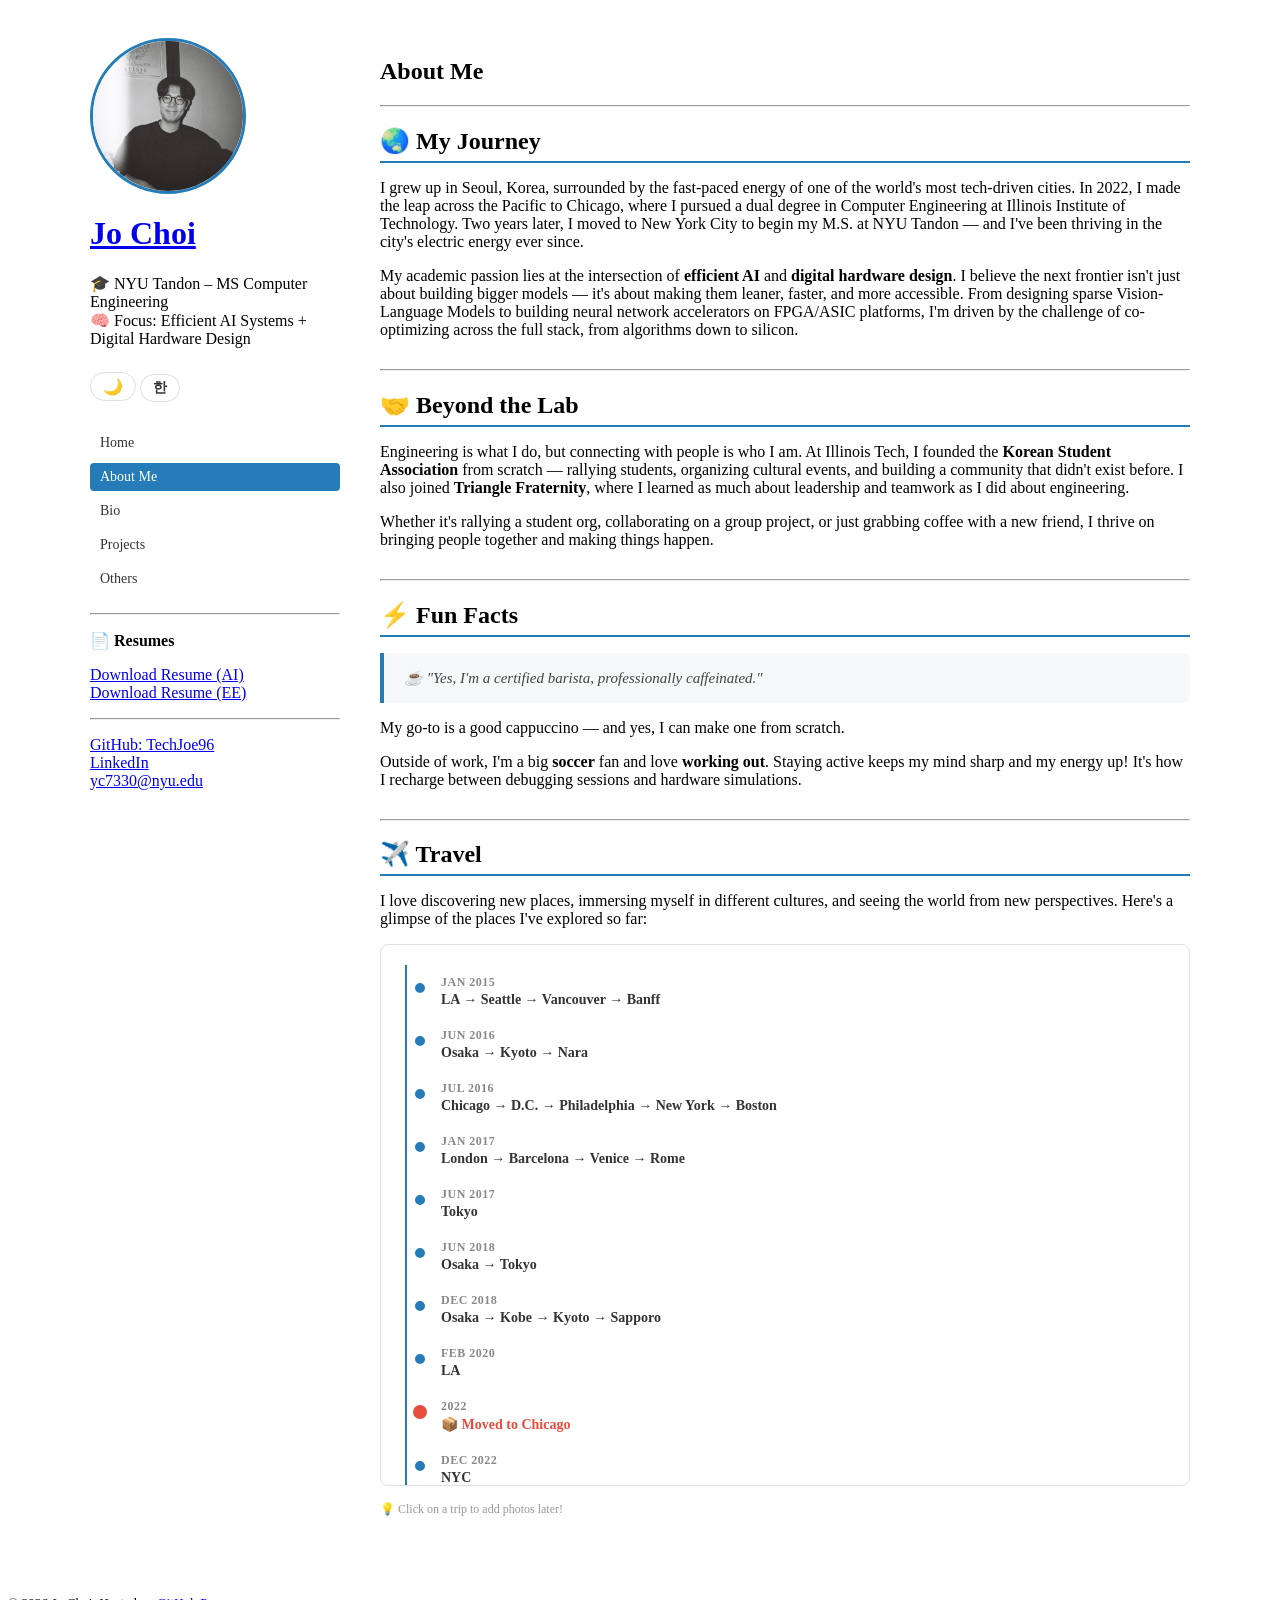
==== about.html @ 88637411 "Initial portfolio site" ====
<!DOCTYPE html>
<html lang="en-US">
<head>
  <meta charset="UTF-8">
  <meta http-equiv="X-UA-Compatible" content="IE=edge">
  <meta name="viewport" content="width=device-width, initial-scale=1">
  <title>Jo Choi — About Me</title>
  <link rel="stylesheet" href="https://pages-themes.github.io/minimal/assets/css/style.css">
  <link rel="stylesheet" href="assets/css/custom.css">
</head>
<body>
  <div class="wrapper">
    <header>
      <img src="assets/img/profile.JPEG" alt="Jo Choi" class="profile-img"
           onerror="this.onerror=null; this.src='assets/img/profile.svg';">
      <h1><a href="index.html">Jo Choi</a></h1>
      <p data-i18n-html="sidebar.tagline">🎓 NYU Tandon – MS Computer Engineering<br>🧠 Focus: Efficient AI Systems + Digital Hardware Design</p>

      <button id="dark-mode-toggle" class="dark-toggle" title="Toggle dark mode">
        <span id="toggle-icon">🌙</span>
      </button>
      <button id="lang-toggle" class="lang-toggle" title="Toggle language">한</button>

      <nav class="site-nav">
        <a href="index.html" class="nav-link" data-i18n="nav.home">Home</a>
        <a href="about.html" class="nav-link active" data-i18n="nav.about">About Me</a>
        <a href="bio.html" class="nav-link" data-i18n="nav.bio">Bio</a>
        <a href="projects.html" class="nav-link" data-i18n="nav.projects">Projects</a>
        <a href="others.html" class="nav-link" data-i18n="nav.others">Others</a>
      </nav>

      <hr>

      <p class="view" style="font-weight: 600; margin-bottom: 4px;" data-i18n="sidebar.resumes">📄 Resumes</p>
      <p class="view">
        <a href="assets/docs/Jo_Choi_Resume_AI.pdf" target="_blank" data-i18n="sidebar.resume-ai">Download Resume (AI)</a><br>
        <a href="assets/docs/Jo_Choi_Resume_EE.pdf" target="_blank" data-i18n="sidebar.resume-ee">Download Resume (EE)</a>
      </p>

      <hr>

      <p class="view">
        <a href="https://github.com/TechJoe96">GitHub: TechJoe96</a><br>
        <a href="https://www.linkedin.com/in/youngjo-choi-477787263/">LinkedIn</a><br>
        <a href="mailto:yc7330@nyu.edu">yc7330@nyu.edu</a>
      </p>
    </header>

    <section>
      <h1 data-i18n="about.title">About Me</h1>

      <hr>

      <!-- Background & Passion -->
      <div class="section-block">
        <h2 data-i18n="about.journey-title">🌏 My Journey</h2>
        <p data-i18n-html="about.journey-p1">I grew up in Seoul, Korea, surrounded by the fast-paced energy of one of the world's most tech-driven cities. In 2022, I made the leap across the Pacific to Chicago, where I pursued a dual degree in Computer Engineering at Illinois Institute of Technology. Two years later, I moved to New York City to begin my M.S. at NYU Tandon — and I've been thriving in the city's electric energy ever since.</p>

        <p data-i18n-html="about.journey-p2">My academic passion lies at the intersection of <strong>efficient AI</strong> and <strong>digital hardware design</strong>. I believe the next frontier isn't just about building bigger models — it's about making them leaner, faster, and more accessible. From designing sparse Vision-Language Models to building neural network accelerators on FPGA/ASIC platforms, I'm driven by the challenge of co-optimizing across the full stack, from algorithms down to silicon.</p>
      </div>

      <hr>

      <!-- Personal Side -->
      <div class="section-block">
        <h2 data-i18n="about.beyond-title">🤝 Beyond the Lab</h2>
        <p data-i18n-html="about.beyond-p1">Engineering is what I do, but connecting with people is who I am. At Illinois Tech, I founded the <strong>Korean Student Association</strong> from scratch — rallying students, organizing cultural events, and building a community that didn't exist before. I also joined <strong>Triangle Fraternity</strong>, where I learned as much about leadership and teamwork as I did about engineering.</p>

        <p data-i18n-html="about.beyond-p2">Whether it's rallying a student org, collaborating on a group project, or just grabbing coffee with a new friend, I thrive on bringing people together and making things happen.</p>
      </div>

      <hr>

      <!-- Fun Facts & Interests -->
      <div class="section-block">
        <h2 data-i18n="about.fun-title">⚡ Fun Facts</h2>

        <blockquote class="fun-quote" data-i18n="about.fun-quote">
          ☕ "Yes, I'm a certified barista, professionally caffeinated."
        </blockquote>

        <p data-i18n="about.fun-cappuccino">My go-to is a good cappuccino — and yes, I can make one from scratch.</p>

        <p data-i18n-html="about.fun-sports">Outside of work, I'm a big <strong>soccer</strong> fan and love <strong>working out</strong>. Staying active keeps my mind sharp and my energy up! It's how I recharge between debugging sessions and hardware simulations.</p>
      </div>

      <hr>

      <!-- Travel -->
      <div class="section-block">
        <h2 data-i18n="about.travel-title">✈️ Travel</h2>
        <p data-i18n="about.travel-intro">I love discovering new places, immersing myself in different cultures, and seeing the world from new perspectives.
          Here's a glimpse of the places I've explored so far:</p>

        <div class="travel-timeline-container">
          <div class="travel-timeline">

            <div class="travel-item" data-trip="01-LA_Seattle_Vancouver_Banff">
              <div class="travel-date">Jan 2015</div>
              <div class="travel-dot"></div>
              <div class="travel-location">LA → Seattle → Vancouver → Banff</div>
            </div>

            <div class="travel-item" data-trip="02-Osaka">
              <div class="travel-date">Jun 2016</div>
              <div class="travel-dot"></div>
              <div class="travel-location">Osaka → Kyoto → Nara</div>
            </div>

            <div class="travel-item" data-trip="03-Chicago_DC_Philadelphia_NYC_Boston">
              <div class="travel-date">Jul 2016</div>
              <div class="travel-dot"></div>
              <div class="travel-location">Chicago → D.C. → Philadelphia → New York → Boston</div>
            </div>

            <div class="travel-item" data-trip="04-London_Barcelona_Venice_Rome">
              <div class="travel-date">Jan 2017</div>
              <div class="travel-dot"></div>
              <div class="travel-location">London → Barcelona → Venice → Rome</div>
            </div>

            <div class="travel-item" data-trip="05-Tokyo">
              <div class="travel-date">Jun 2017</div>
              <div class="travel-dot"></div>
              <div class="travel-location">Tokyo</div>
            </div>

            <div class="travel-item" data-trip="06-Osaka_Tokyo">
              <div class="travel-date">Jun 2018</div>
              <div class="travel-dot"></div>
              <div class="travel-location">Osaka → Tokyo</div>
            </div>

            <div class="travel-item" data-trip="07-Osaka_Sapporo">
              <div class="travel-date">Dec 2018</div>
              <div class="travel-dot"></div>
              <div class="travel-location">Osaka → Kobe → Kyoto → Sapporo</div>
            </div>

            <div class="travel-item" data-trip="08-LA">
              <div class="travel-date">Feb 2020</div>
              <div class="travel-dot"></div>
              <div class="travel-location">LA</div>
            </div>

            <div class="travel-item travel-milestone" data-trip="moved-Chicago">
              <div class="travel-date">2022</div>
              <div class="travel-dot milestone-dot"></div>
              <div class="travel-location">📦 Moved to Chicago</div>
            </div>

            <div class="travel-item" data-trip="09-NYC">
              <div class="travel-date">Dec 2022</div>
              <div class="travel-dot"></div>
              <div class="travel-location">NYC</div>
            </div>

            <div class="travel-item" data-trip="10-Hawaii_Seattle">
              <div class="travel-date">Aug 2023</div>
              <div class="travel-dot"></div>
              <div class="travel-location">Hawaii → Seattle</div>
            </div>

            <div class="travel-item" data-trip="11-Atlanta_Miami">
              <div class="travel-date">Dec 2023</div>
              <div class="travel-dot"></div>
              <div class="travel-location">Atlanta → Miami</div>
            </div>

            <div class="travel-item" data-trip="12-LA_OrangeCounty_SanDiego">
              <div class="travel-date">Mar 2024</div>
              <div class="travel-dot"></div>
              <div class="travel-location">LA → Orange County → San Diego</div>
            </div>

            <div class="travel-item" data-trip="13-Indiana">
              <div class="travel-date">Apr 2024</div>
              <div class="travel-dot"></div>
              <div class="travel-location">Indiana</div>
            </div>

            <div class="travel-item" data-trip="14-SanFrancisco_BayArea">
              <div class="travel-date">May 2024</div>
              <div class="travel-dot"></div>
              <div class="travel-location">San Francisco / Bay Area</div>
            </div>

            <div class="travel-item" data-trip="15-Tokyo">
              <div class="travel-date">Aug 2024</div>
              <div class="travel-dot"></div>
              <div class="travel-location">Toyko</div>
            </div>

            <div class="travel-item travel-milestone">
              <div class="travel-date">2024</div>
              <div class="travel-dot milestone-dot"></div>
              <div class="travel-location">📦 Moved to New York</div>
            </div>

            <div class="travel-item" data-trip="16-Boston">
              <div class="travel-date">Sep 2024</div>
              <div class="travel-dot"></div>
              <div class="travel-location">Boston</div>
            </div>

            <div class="travel-item" data-trip="17-Chicago_Philadelphia">
              <div class="travel-date">Aug 2025</div>
              <div class="travel-dot"></div>
              <div class="travel-location">Chicago → Philadelphia</div>
            </div>

            <div class="travel-item" data-trip="18-Pittsburgh">
              <div class="travel-date">Sep 2025</div>
              <div class="travel-dot"></div>
              <div class="travel-location">Pittsburgh</div>
            </div>

            <div class="travel-item" data-trip="19-Fukuoka_Osaka_Kyoto_Tokyo_Yokohama_Narita">
              <div class="travel-date">Dec 2025</div>
              <div class="travel-dot"></div>
              <div class="travel-location">Fukuoka → Osaka → Kyoto → Tokyo → Yokohama → Narita</div>
            </div>

          </div>
        </div>

        <p class="travel-hint" data-i18n="about.travel-hint">💡 Click on a trip to add photos later!</p>

        <!-- Slideshow modal -->
        <div id="travel-modal" class="travel-modal" style="display:none;">
          <div class="travel-modal-content">
            <span class="travel-modal-close">&times;</span>
            <h3 id="modal-trip-title"></h3>
            <div id="modal-slideshow" class="modal-slideshow">
              <p class="modal-placeholder">📸 Add your travel photos to <code>assets/img/travel/{trip-name}/</code> to display them here!</p>
            </div>
          </div>
        </div>
      </div>

    </section>
  </div>

  <footer>
    <p><small data-i18n-html="footer">&copy; 2026 Jo Choi. Hosted on <a href="https://pages.github.com">GitHub Pages</a>.</small></p>
  </footer>

  <script src="assets/js/main.js"></script>
  <script src="assets/js/lang.js"></script>
  <script>
    // === TRAVEL PHOTO & AUDIO CONFIG ===
    const travelPhotos = {
      '01-LA_Seattle_Vancouver_Banff': [],
      '02-Osaka': ["Nara.jpg"],
      '03-Chicago_DC_Philadelphia_NYC_Boston': ["Chicago1.JPG", "Chicago2.jpg", "Chicago3.jpg", "DC.JPG", "Philly1.JPG", "Philly2.jpg",
                                              "NY1.jpg", "NY2.JPG", "NY3.jpg", "NY4.jpg", "Boston1.JPG", "Boston2.jpg"],
      '04-London_Barcelona_Venice_Rome': ["London1.JPG", "Barcelona.JPG", "Venice1.jpg", "Venice2.JPG", "Rome1.JPG"],
      '05-Tokyo': ["Toyko1.jpg", "Toyko2.jpg", "Toyko3.jpg", "Toyko4.jpg", "Toyko5.jpg", "Toyko6.jpg"],
      '06-Osaka_Tokyo': ["Osaka1.jpg", "Osaka2.jpg", "Osaka3.jpg", "Tokyo1.jpg", "Tokyo2.jpg", "Tokyo3.jpg"],
      '07-Osaka_Sapporo': ["Osaka.JPG", "Osaka1.jpg", "Osaka2.jpg", "Osaka3.jpg", "Kobe1.jpg", "Kobe2.JPG", "Kobe3.JPG", "Kyoto1.jpg", "Sapporo1.jpg", "Sapporo2.jpg", "Sapporo3.jpg"],
      '08-LA': ["LA1.jpg", "LA2.jpg", "LA3.jpg", "LA4.jpg", "LA5.jpg", "LA6.jpg", "LA7.jpg", "LA8.jpg", "LA9.jpg", "LA10.jpg",
                "LA11.jpg", "LA12.jpg", "LA13.jpg", "LA14.jpg"],
      'moved-Chicago': ["Chicago1.jpeg", "Chicago2.jpeg", "Chicago3.jpeg"],
      '09-NYC': ["NY1.jpeg", "NY2.jpeg", "NY3.jpeg", "NY4.jpeg", "NY5.jpeg", "NY6.jpeg", "NY7.jpeg", "NY8.jpeg", "NY9.jpeg",
                 "NY10.jpeg", "NY11.jpeg"],
      '10-Hawaii_Seattle': ["Hawaii1.JPG", "Hawaii2.mov", "Hawaii3.jpeg", "Hawaii4.jpeg", "Hawaii5.jpeg", "Hawaii6.JPG",
                            "Seattle1.jpeg", "Seattle2.jpeg", "Seattle3.jpeg"],
      '11-Atlanta_Miami': ["ATL.jpeg", "Miami1.jpeg", "Miami2.jpeg", "Miami3.jpeg", "Miami4.JPG", "Miami5.jpeg",
                          "Miami6.jpeg", "Miami7.jpg", "Miami8.jpeg"],
      '12-LA_OrangeCounty_SanDiego': ["LA1.jpeg", "LA2.jpeg", "LA3.jpeg", "OC1.jpeg", "OC2.jpeg", "Joshua Tree.jpeg",
                                      "SD1.JPG", "SD2.jpeg", "SD3.jpeg"],
      '13-Indiana': ["Indiana1.jpeg", "Indiana2.jpeg"],
      '14-SanFrancisco_BayArea': ["SF1.jpeg", "SF2.MOV", "SF3.jpeg", "SF4.jpeg", "SF5.jpeg", "SF6.jpeg",
                                  "Bay1.jpeg", "Bay2.JPG", "Bay3.jpeg", "Bay4.jpeg", "SF7.jpeg"],
      '15-Tokyo': ["Tokyo1.jpeg", "Tokyo2.jpeg", "Tokyo3.jpeg", "Tokyo4.jpeg", "Tokyo5.jpeg", "Tokyo6.jpeg", "Tokyo7.jpeg",
                    "Tokyo8.jpeg", "Tokyo9.jpeg", "Tokyo10.jpeg", "Tokyo11.jpeg", "Tokyo12.jpeg",
                    "Tokyo13.jpeg", "Tokyo14.jpeg", "Tokyo15.jpeg"],
      '16-Boston': ["Boston1.HEIC"],
      '17-Chicago_Philadelphia': ['Chicago1.JPG', 'Chicago2.JPG', 'Chicago3.MOV', 'Philly1.HEIC', 'Philly2.JPG'],
      '18-Pittsburgh': ["Pitt1.HEIC"],
      '19-Fukuoka_Osaka_Kyoto_Tokyo_Yokohama_Narita': ["Fukuoka1.HEIC", "Fukuoka2.HEIC", "Osaka1.HEIC", "Osaka2.HEIC", "Osaka3.HEIC",
                                                      "Kyoto1.HEIC", "Kyoto2.HEIC", "Kyoto3.HEIC",
                                                      "Tokyo1.HEIC", "Tokyo2.HEIC", "Tokyo3.HEIC", "Tokyo4.HEIC", "Tokyo5.HEIC",
                                                      "Tokyo6.HEIC", "Tokyo7.HEIC",
                                                      "Yokohama1.HEIC", "Yokohama2.HEIC", "Narita.HEIC"],
    };

    const travelSpotify = {
      '01-LA_Seattle_Vancouver_Banff': '',
      '02-Osaka': '',
      '03-Chicago_DC_Philadelphia_NYC_Boston': '',
      '04-London_Barcelona_Venice_Rome': '',
      '05-Tokyo': '',
      '06-Osaka_Tokyo': '',
      '07-Osaka_Sapporo': '',
      '08-LA': '',
      'moved-Chicago': '',
      '09-NYC': '',
      '10-Hawaii_Seattle': '',
      '11-Atlanta_Miami': '',
      '12-LA_OrangeCounty_SanDiego': '',
      '13-Indiana': '',
      '14-SanFrancisco_BayArea': '',
      '15-Tokyo': '',
      '16-Boston': '',
      '17-Chicago_Philadelphia': '',
      '18-Pittsburgh': '',
      '19-Fukuoka_Osaka_Kyoto_Tokyo_Yokohama_Narita': 'https://open.spotify.com/track/1Myuv6YUjLyOownmZZWnxy?si=2cd4ea1ad2434479',
    };

    function getSpotifyEmbedUrl(url) {
      if (!url) return '';
      const match = url.match(/track\/([a-zA-Z0-9]+)/);
      if (match) return 'https://open.spotify.com/embed/track/' + match[1] + '?utm_source=generator&theme=0';
      return '';
    }

    const videoExts = ['mp4', 'webm', 'mov', 'ogg'];
    let currentSlide = 0;
    let currentPhotos = [];

    function isVideo(filepath) {
      const ext = filepath.split('.').pop().toLowerCase();
      return videoExts.includes(ext);
    }

    function buildMediaTag(src) {
      if (isVideo(src)) {
        return '<video class="slideshow-img" src="' + src + '" controls playsinline></video>';
      }
      return '<img class="slideshow-img" src="' + src + '" alt="Travel photo">';
    }

    function showSlide(index) {
      const slideshow = document.getElementById('modal-slideshow');
      if (currentPhotos.length === 0) return;
      currentSlide = (index + currentPhotos.length) % currentPhotos.length;
      const wrapper = slideshow.querySelector('.slideshow-wrapper');
      const oldMedia = wrapper.querySelector('.slideshow-img');
      if (oldMedia) {
        if (oldMedia.tagName === 'VIDEO') oldMedia.pause();
        oldMedia.remove();
      }
      const nextBtn = wrapper.querySelector('.slide-next');
      nextBtn.insertAdjacentHTML('beforebegin', buildMediaTag(currentPhotos[currentSlide]));
      const counter = slideshow.querySelector('.slide-counter');
      if (counter) counter.textContent = (currentSlide + 1) + ' / ' + currentPhotos.length;
    }

    document.querySelectorAll('.travel-item[data-trip]').forEach(item => {
      item.style.cursor = 'pointer';
      item.addEventListener('click', () => {
        const tripId = item.getAttribute('data-trip');
        const location = item.querySelector('.travel-location').textContent;
        const date = item.querySelector('.travel-date').textContent;
        const modal = document.getElementById('travel-modal');
        const slideshow = document.getElementById('modal-slideshow');
        document.getElementById('modal-trip-title').textContent = date + ' — ' + location;

        const photos = travelPhotos[tripId] || [];
        if (photos.length > 0) {
          currentPhotos = photos.map(f => 'assets/img/travel/trip-' + tripId + '/' + f);
          currentSlide = 0;
          slideshow.innerHTML =
            '<div class="slideshow-wrapper">' +
              '<button class="slide-btn slide-prev" onclick="showSlide(currentSlide - 1)">&#10094;</button>' +
              buildMediaTag(currentPhotos[0]) +
              '<button class="slide-btn slide-next" onclick="showSlide(currentSlide + 1)">&#10095;</button>' +
            '</div>' +
            '<div class="slide-counter">1 / ' + currentPhotos.length + '</div>';
        } else {
          currentPhotos = [];
          slideshow.innerHTML = '<p class="modal-placeholder">📸 No photos yet — add images to <code>assets/img/travel/trip-' + tripId + '/</code> and update the config in about.html</p>';
        }

        const existingPlayer = document.getElementById('spotify-player');
        if (existingPlayer) existingPlayer.remove();
        const spotifyUrl = getSpotifyEmbedUrl(travelSpotify[tripId] || '');
        if (spotifyUrl) {
          const playerDiv = document.createElement('div');
          playerDiv.id = 'spotify-player';
          playerDiv.innerHTML = '<iframe style="border-radius:8px;" src="' + spotifyUrl + '" width="100%" height="80" frameBorder="0" allow="autoplay; clipboard-write; encrypted-media; fullscreen; picture-in-picture" loading="lazy"></iframe>';
          const modalContent = document.querySelector('.travel-modal-content');
          modalContent.appendChild(playerDiv);
        }

        modal.style.display = 'flex';
      });
    });

    function closeModal() {
      const player = document.getElementById('spotify-player');
      if (player) player.remove();
      const video = document.querySelector('.slideshow-img[src]');
      if (video && video.tagName === 'VIDEO') video.pause();
      document.getElementById('travel-modal').style.display = 'none';
    }

    document.querySelector('.travel-modal-close').addEventListener('click', closeModal);
    document.getElementById('travel-modal').addEventListener('click', (e) => {
      if (e.target === e.currentTarget) closeModal();
    });
  </script>
</body>
</html>
---- assets/css/custom.css ----
/* Profile image */
.profile-img {
  width: 150px;
  height: 150px;
  border-radius: 50%;
  object-fit: cover;
  border: 3px solid #267CB9;
  margin-bottom: 12px;
  display: block;
}

body.dark-mode .profile-img {
  border-color: #64b5f6;
}

/* Navigation */
.site-nav {
  margin: 20px 0;
  display: flex;
  flex-direction: column;
  gap: 6px;
}

.nav-link {
  display: block;
  padding: 6px 10px;
  color: #333;
  text-decoration: none;
  border-radius: 4px;
  font-size: 14px;
  font-weight: 500;
  transition: background 0.2s, color 0.2s;
}

.nav-link:hover {
  background: #f0f0f0;
  color: #267CB9;
}

.nav-link.active {
  background: #267CB9;
  color: #fff;
}

/* Section styling */
.section-block {
  margin-bottom: 30px;
}

.section-block h2 {
  border-bottom: 2px solid #267CB9;
  padding-bottom: 6px;
  margin-bottom: 16px;
}

/* Timeline items */
.timeline-item {
  margin-bottom: 20px;
  padding-left: 16px;
  border-left: 3px solid #ddd;
}

.timeline-item:hover {
  border-left-color: #267CB9;
}

.timeline-item h3 {
  margin-bottom: 2px;
  font-size: 16px;
}

.timeline-item .date {
  color: #777;
  font-size: 13px;
  margin-bottom: 6px;
}

.timeline-item p, .timeline-item ul {
  font-size: 14px;
}

/* Project cards */
.project-card {
  border: 1px solid #e0e0e0;
  border-radius: 8px;
  padding: 20px;
  margin-bottom: 20px;
  transition: box-shadow 0.2s;
}

.project-card:hover {
  box-shadow: 0 2px 12px rgba(0,0,0,0.1);
}

.project-card h3 {
  margin-top: 0;
  color: #333;
}

.project-card h3 a {
  color: #267CB9;
  text-decoration: none;
}

.project-card h3 a:hover {
  text-decoration: underline;
}

.project-card .course-link {
  display: inline-block;
  margin-bottom: 6px;
  font-size: 12px;
}

/* GitHub repo button style */
.repo-btn {
  display: inline-block;
  padding: 4px 12px;
  font-size: 13px;
  color: #fff;
  background-color: #333;
  border-radius: 5px;
  text-decoration: none;
  margin-bottom: 8px;
  transition: background-color 0.2s;
}
.repo-btn:hover {
  background-color: #555;
  color: #fff;
  text-decoration: none;
}
body.dark-mode .repo-btn {
  background-color: #555;
  color: #e0e0e0;
}
body.dark-mode .repo-btn:hover {
  background-color: #777;
}
td .repo-btn {
  margin-top: 4px;
  font-size: 11px;
  padding: 2px 8px;
}

.project-meta {
  font-size: 14px;
  margin-bottom: 10px;
}

.meta-row {
  display: flex;
  align-items: baseline;
  gap: 8px;
  padding: 2px 0;
  color: #555;
}

.meta-label {
  font-size: 12px;
  font-weight: 600;
  color: #888;
  min-width: 60px;
  text-transform: uppercase;
  letter-spacing: 0.5px;
}

body.dark-mode .meta-row {
  color: #bbb;
}

body.dark-mode .meta-label {
  color: #777;
}

.project-card .tech-stack {
  margin-top: 10px;
}

.tag {
  display: inline-block;
  background: #e8f4fd;
  color: #267CB9;
  padding: 2px 8px;
  border-radius: 12px;
  font-size: 12px;
  margin: 2px 4px 2px 0;
}

/* Skills grid */
.skills-grid {
  display: grid;
  grid-template-columns: 1fr 1fr;
  gap: 16px;
  margin-bottom: 24px;
}

.skill-category h4 {
  margin-bottom: 6px;
  color: #444;
}

.skill-category p {
  font-size: 13px;
  color: #333;
}

.skill-category p a {
  color: #267CB9;
  text-decoration: none;
  font-weight: 500;
}

.skill-category p a:hover {
  text-decoration: underline;
}

/* Featured section on home */
.featured-grid {
  display: grid;
  grid-template-columns: 1fr 1fr;
  gap: 16px;
  margin: 16px 0;
}

.featured-item {
  border: 1px solid #e0e0e0;
  border-radius: 8px;
  padding: 16px;
}

.featured-item h4 {
  margin-top: 0;
  color: #267CB9;
}

/* Courses table */
.courses-table {
  width: 100%;
  border-collapse: collapse;
  margin: 12px 0;
  font-size: 14px;
}

.courses-table th, .courses-table td {
  border: 1px solid #e0e0e0;
  padding: 8px 12px;
  text-align: left;
}

.courses-table th {
  background: #267CB9;
  color: #fff;
}

.courses-table tr:nth-child(even) {
  background: #f9f9f9;
}

/* Course project links */
.course-link {
  font-size: 11px;
  color: #267CB9;
  text-decoration: none;
  font-weight: 500;
  opacity: 0.7;
  transition: opacity 0.2s;
}

.course-link:hover {
  opacity: 1;
  text-decoration: underline;
}

/* Project detail clickable title */
.project-detail-link {
  color: #267CB9;
  text-decoration: none;
  font-size: inherit;
  font-weight: inherit;
}
h3 .project-detail-link {
  cursor: pointer;
}
.project-detail-link:hover {
  opacity: 0.7;
}
body.dark-mode .project-detail-link {
  color: #64b5f6;
}

/* Clickable course detail link */
.course-detail-link {
  color: #267CB9;
  text-decoration: none;
  cursor: pointer;
  border-bottom: none;
}
.course-detail-link:hover {
  text-decoration: none;
  opacity: 0.7;
}
body.dark-mode .course-detail-link {
  color: #64b5f6;
  border-bottom-color: #64b5f6;
}

/* Course modal content */
.course-modal-content {
  max-width: 500px;
}
.course-modal-content p {
  font-size: 14px;
  line-height: 1.6;
  color: #444;
  margin-top: 12px;
}
body.dark-mode .course-modal-content p {
  color: #ddd;
}
.course-modal-img {
  max-width: 100%;
  border-radius: 8px;
  margin-top: 12px;
}

body.dark-mode .course-link {
  color: #64b5f6;
}

/* Language toggle button */
.lang-toggle {
  background: none;
  border: 1px solid #ddd;
  border-radius: 20px;
  padding: 4px 12px;
  cursor: pointer;
  font-size: 14px;
  font-weight: 600;
  margin: 4px 0;
  transition: background 0.2s, border-color 0.2s;
  color: #333;
}
.lang-toggle:hover {
  background: #f0f0f0;
}
body.dark-mode .lang-toggle {
  border-color: #555;
  color: #e0e0e0;
}
body.dark-mode .lang-toggle:hover {
  background: #2a2a4a;
}

/* Dark mode toggle button */
.dark-toggle {
  background: none;
  border: 1px solid #ddd;
  border-radius: 20px;
  padding: 4px 12px;
  cursor: pointer;
  font-size: 16px;
  margin: 8px 0;
  transition: background 0.2s, border-color 0.2s;
}

.dark-toggle:hover {
  background: #f0f0f0;
}

/* ========== DARK MODE ========== */
body.dark-mode {
  background-color: #1a1a2e;
  color: #e0e0e0;
}

body.dark-mode .wrapper header h1 a,
body.dark-mode h1, body.dark-mode h2, body.dark-mode h3, body.dark-mode h4 {
  color: #e0e0e0;
}

body.dark-mode .wrapper header p {
  color: #aaa;
}

body.dark-mode p, body.dark-mode li, body.dark-mode strong, body.dark-mode b,
body.dark-mode span, body.dark-mode td, body.dark-mode th {
  color: #e0e0e0;
}

body.dark-mode a {
  color: #64b5f6;
}

body.dark-mode hr {
  border-color: #333;
}

body.dark-mode .nav-link {
  color: #ccc;
}

body.dark-mode .nav-link:hover {
  background: #2a2a4a;
  color: #64b5f6;
}

body.dark-mode .nav-link.active {
  background: #1565c0;
  color: #fff;
}

body.dark-mode .dark-toggle {
  border-color: #555;
  color: #e0e0e0;
}

body.dark-mode .dark-toggle:hover {
  background: #2a2a4a;
}

body.dark-mode .project-card {
  border-color: #333;
  background: #16213e;
}

body.dark-mode .project-card:hover {
  box-shadow: 0 2px 12px rgba(0,0,0,0.4);
}

body.dark-mode .project-card h3 {
  color: #e0e0e0;
}

body.dark-mode .project-card h3 a {
  color: #64b5f6;
}

body.dark-mode .tag {
  background: #1a3a5c;
  color: #64b5f6;
}

body.dark-mode .timeline-item {
  border-left-color: #444;
}

body.dark-mode .timeline-item:hover {
  border-left-color: #64b5f6;
}

body.dark-mode .timeline-item .date {
  color: #999;
}

body.dark-mode .featured-item {
  border-color: #333;
  background: #16213e;
}

body.dark-mode .featured-item h4 {
  color: #64b5f6;
}

body.dark-mode .skill-category h4 {
  color: #bbb;
}

body.dark-mode .skill-category p {
  color: #ccc;
}

body.dark-mode .skill-category p a {
  color: #64b5f6;
}

body.dark-mode .section-block h2 {
  border-bottom-color: #1565c0;
}

body.dark-mode .courses-table th {
  background: #1565c0;
}

body.dark-mode .courses-table td {
  border-color: #333;
}

body.dark-mode .courses-table tr:nth-child(even) {
  background: #16213e;
}

body.dark-mode footer small, body.dark-mode footer a {
  color: #777;
}

/* Collapsible coursework */
.collapsible-course {
  margin-bottom: 12px;
  border: 1px solid #e0e0e0;
  border-radius: 8px;
  overflow: hidden;
}

.collapsible-course summary {
  padding: 12px 16px;
  font-size: 16px;
  font-weight: 600;
  cursor: pointer;
  background: #f6f8fa;
  color: #267CB9;
  list-style: none;
  display: flex;
  align-items: center;
  gap: 8px;
}

.collapsible-course summary::-webkit-details-marker {
  display: none;
}

.collapsible-course summary::before {
  content: "▸";
  font-size: 14px;
  transition: transform 0.2s;
}

.collapsible-course[open] summary::before {
  transform: rotate(90deg);
}

.collapsible-course summary:hover {
  background: #eef3f8;
}

.collapsible-course .courses-table {
  margin: 0;
  border-top: 1px solid #e0e0e0;
}

/* Skill grouped sub-tables */
.skill-subtables {
  padding: 8px 16px 12px;
}
.skill-group-title {
  font-size: 13px;
  font-weight: 700;
  text-transform: uppercase;
  letter-spacing: 0.5px;
  color: #555;
  margin: 14px 0 6px;
  padding-bottom: 4px;
  border-bottom: 1px solid #e0e0e0;
}
.skill-subtables table {
  width: 100%;
  margin: 0 0 4px;
  border-collapse: collapse;
}
.skill-subtables table td {
  padding: 4px 8px;
  font-size: 13px;
  border: none;
}
.skill-subtables table td:first-child {
  font-weight: 600;
  color: #333;
  white-space: nowrap;
  width: 160px;
}
.skill-subtables table td:last-child {
  color: #555;
}
body.dark-mode .skill-group-title {
  color: #aaa;
  border-bottom-color: #333;
}
body.dark-mode .skill-subtables table td:first-child {
  color: #e0e0e0;
}
body.dark-mode .skill-subtables table td:last-child {
  color: #bbb;
}

/* Nested collapsible sub-groups */
.collapsible-nested {
  margin: 6px 0;
  border: 1px solid #e8e8e8;
  border-radius: 6px;
  overflow: hidden;
}
.collapsible-nested summary {
  padding: 8px 12px;
  font-size: 13px;
  font-weight: 700;
  text-transform: uppercase;
  letter-spacing: 0.5px;
  color: #555;
  cursor: pointer;
  background: #fafafa;
  list-style: none;
  display: flex;
  align-items: center;
  gap: 6px;
}
.collapsible-nested summary::-webkit-details-marker {
  display: none;
}
.collapsible-nested summary::before {
  content: "▸";
  font-size: 12px;
  transition: transform 0.2s;
}
.collapsible-nested[open] summary::before {
  transform: rotate(90deg);
}
.collapsible-nested summary:hover {
  background: #f0f0f0;
}
.collapsible-nested table {
  border-top: 1px solid #e8e8e8;
}
body.dark-mode .collapsible-nested {
  border-color: #333;
}
body.dark-mode .collapsible-nested summary {
  background: #1a2a3a;
  color: #aaa;
}
body.dark-mode .collapsible-nested summary:hover {
  background: #1e3348;
}
body.dark-mode .collapsible-nested table {
  border-top-color: #333;
}

body.dark-mode .collapsible-course {
  border-color: #333;
}

body.dark-mode .collapsible-course summary {
  background: #16213e;
  color: #64b5f6;
}

body.dark-mode .collapsible-course summary:hover {
  background: #1a3a5c;
}

body.dark-mode .collapsible-course .courses-table {
  border-top-color: #333;
}

/* Table of contents */
.toc {
  display: flex;
  flex-direction: column;
  gap: 0;
  margin: 16px 0 24px;
  border: 1px solid #e0e0e0;
  border-radius: 8px;
  overflow: hidden;
}

.toc a {
  display: flex;
  align-items: center;
  gap: 10px;
  padding: 12px 16px;
  font-weight: 600;
  font-size: 15px;
  color: #267CB9;
  text-decoration: none;
  border-bottom: 1px solid #e0e0e0;
  transition: background 0.2s;
}

.toc a:last-child {
  border-bottom: none;
}

.toc a::before {
  content: "▹";
  font-size: 14px;
  color: #267CB9;
}

.toc a:hover {
  background: #f0f7ff;
}

body.dark-mode .toc {
  border-color: #333;
}

body.dark-mode .toc a {
  color: #64b5f6;
  border-bottom-color: #333;
}

body.dark-mode .toc a::before {
  color: #64b5f6;
}

body.dark-mode .toc a:hover {
  background: #1a3a5c;
}

/* Wrapper layout override — add gap between sidebar and content */
.wrapper {
  display: flex !important;
  gap: 40px;
  max-width: 1100px;
  margin: 0 auto;
  padding: 30px 20px;
}

.wrapper header {
  flex: 0 0 250px;
  max-width: 250px;
  width: 250px !important;
  float: none !important;
  position: static !important;
}

.wrapper section {
  flex: 1;
  min-width: 0;
  width: auto !important;
  float: none !important;
  max-width: none !important;
}

/* Fun quote */
.fun-quote {
  border-left: 4px solid #267CB9;
  background: #f6f8fa;
  padding: 16px 20px;
  margin: 16px 0;
  font-style: italic;
  font-size: 15px;
  color: #444;
  border-radius: 0 8px 8px 0;
}
body.dark-mode .fun-quote {
  background: #16213e;
  border-left-color: #64b5f6;
  color: #ddd;
}

/* Travel timeline */
.travel-timeline-container {
  max-height: 500px;
  overflow-y: auto;
  border: 1px solid #e0e0e0;
  border-radius: 8px;
  padding: 20px 16px;
  margin: 16px 0;
}
body.dark-mode .travel-timeline-container {
  border-color: #333;
}
.travel-timeline {
  position: relative;
  padding-left: 24px;
}
.travel-timeline::before {
  content: "";
  position: absolute;
  left: 8px;
  top: 0;
  bottom: 0;
  width: 2px;
  background: #267CB9;
}
body.dark-mode .travel-timeline::before {
  background: #64b5f6;
}
.travel-item {
  position: relative;
  padding: 10px 0 10px 20px;
  transition: background 0.2s;
  border-radius: 6px;
  margin-left: -8px;
  padding-left: 28px;
}
.travel-item[data-trip]:hover {
  background: #f0f7ff;
}
body.dark-mode .travel-item[data-trip]:hover {
  background: #1a3a5c;
}
.travel-dot {
  position: absolute;
  left: 0;
  top: 16px;
  width: 10px;
  height: 10px;
  background: #267CB9;
  border-radius: 50%;
  border: 2px solid #fff;
  z-index: 1;
}
body.dark-mode .travel-dot {
  background: #64b5f6;
  border-color: #0d1b2a;
}
.milestone-dot {
  width: 14px;
  height: 14px;
  background: #e74c3c;
  top: 14px;
  left: -2px;
}
body.dark-mode .milestone-dot {
  background: #ff6b6b;
}
.travel-date {
  font-size: 12px;
  font-weight: 700;
  color: #888;
  text-transform: uppercase;
  letter-spacing: 0.5px;
}
.travel-location {
  font-size: 14px;
  font-weight: 600;
  color: #333;
  margin-top: 2px;
}
body.dark-mode .travel-location {
  color: #e0e0e0;
}
.travel-milestone .travel-location {
  color: #e74c3c;
  font-weight: 700;
}
body.dark-mode .travel-milestone .travel-location {
  color: #ff6b6b;
}
.travel-hint {
  font-size: 12px;
  color: #999;
  margin-top: 8px;
}

/* Travel modal */
.travel-modal {
  position: fixed;
  top: 0; left: 0; right: 0; bottom: 0;
  background: rgba(0,0,0,0.6);
  z-index: 1000;
  display: flex;
  align-items: center;
  justify-content: center;
}
.travel-modal-content {
  background: #fff;
  border-radius: 12px;
  padding: 24px;
  max-width: 600px;
  width: 90%;
  max-height: 80vh;
  overflow-y: auto;
  position: relative;
  display: flex;
  flex-direction: column;
}
.modal-slideshow {
  flex: 1;
  min-height: 0;
  overflow-y: auto;
}
#spotify-player {
  flex-shrink: 0;
  margin-top: 10px;
}
body.dark-mode .travel-modal-content {
  background: #1a1a2e;
  color: #e0e0e0;
}
.travel-modal-close {
  position: absolute;
  top: 12px;
  right: 16px;
  font-size: 24px;
  cursor: pointer;
  color: #888;
  line-height: 1;
}
.travel-modal-close:hover {
  color: #333;
}
body.dark-mode .travel-modal-close:hover {
  color: #fff;
}
.modal-placeholder {
  text-align: center;
  color: #999;
  padding: 40px 20px;
  font-size: 14px;
}
.modal-placeholder code {
  background: #f0f0f0;
  padding: 2px 6px;
  border-radius: 4px;
  font-size: 12px;
}
body.dark-mode .modal-placeholder code {
  background: #333;
}

/* Slideshow */
.slideshow-wrapper {
  position: relative;
  display: flex;
  align-items: center;
  justify-content: center;
  min-height: 200px;
}
.slideshow-img {
  max-width: 100%;
  max-height: 60vh;
  border-radius: 8px;
  object-fit: contain;
}
.slide-btn {
  position: absolute;
  top: 50%;
  transform: translateY(-50%);
  background: rgba(0,0,0,0.5);
  color: #fff;
  border: none;
  font-size: 24px;
  padding: 8px 14px;
  cursor: pointer;
  border-radius: 4px;
  z-index: 2;
}
.slide-btn:hover {
  background: rgba(0,0,0,0.8);
}
.slide-prev { left: 8px; }
.slide-next { right: 8px; }
.slide-counter {
  text-align: center;
  font-size: 13px;
  color: #888;
  margin-top: 8px;
}

/* Responsive */
@media (max-width: 767px) {
  .skills-grid, .featured-grid {
    grid-template-columns: 1fr;
  }
  .wrapper {
    flex-direction: column;
    gap: 20px;
    padding: 20px 15px;
  }
  .wrapper header {
    flex: none;
    max-width: 100%;
    width: 100% !important;
  }
}
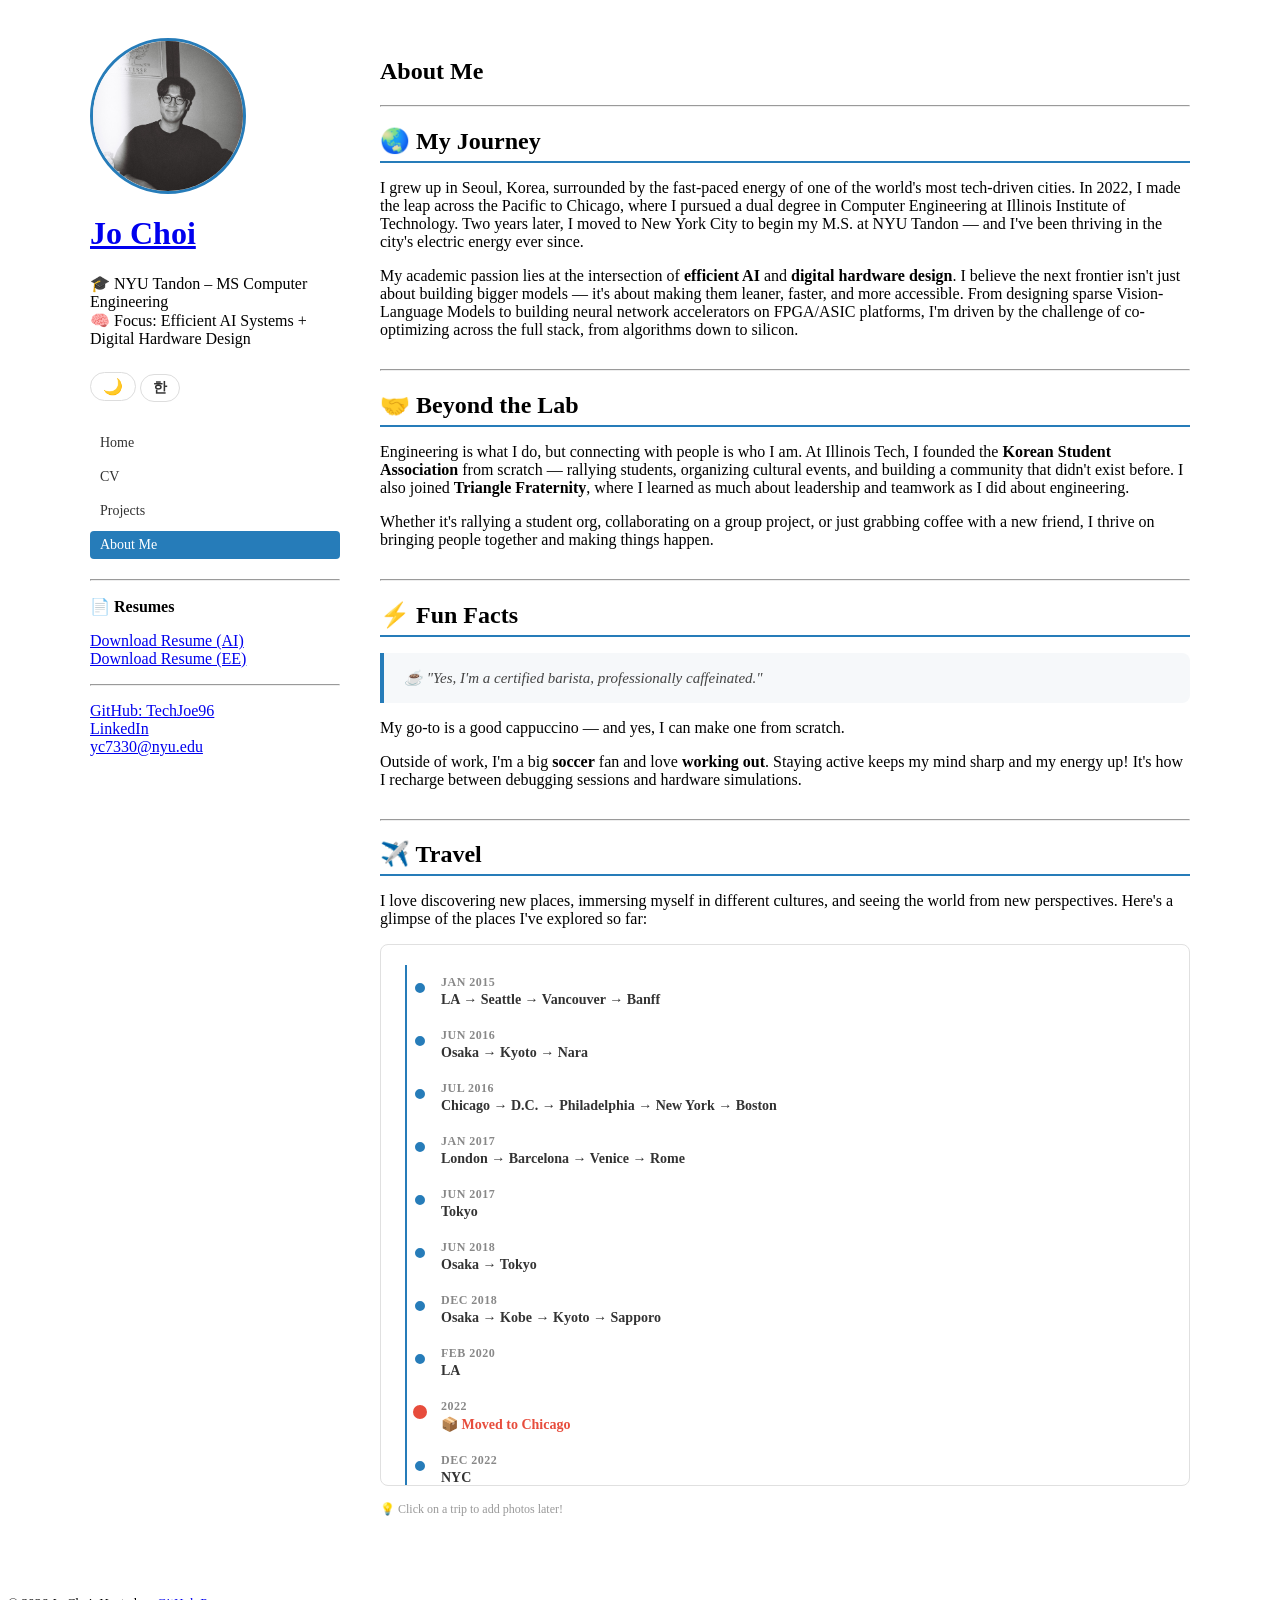
==== commit 72f5e5f7: "update" ====
--- a/about.html
+++ b/about.html
@@ -1,6 +1,14 @@
 <!DOCTYPE html>
 <html lang="en-US">
 <head>
+  <!-- Google tag (gtag.js) -->
+  <script async src="https://www.googletagmanager.com/gtag/js?id=G-R84Y4G854X"></script>
+  <script>
+    window.dataLayer = window.dataLayer || [];
+    function gtag(){dataLayer.push(arguments);}
+    gtag('js', new Date());
+    gtag('config', 'G-R84Y4G854X');
+  </script>
   <meta charset="UTF-8">
   <meta http-equiv="X-UA-Compatible" content="IE=edge">
   <meta name="viewport" content="width=device-width, initial-scale=1">
@@ -23,10 +31,9 @@
 
       <nav class="site-nav">
         <a href="index.html" class="nav-link" data-i18n="nav.home">Home</a>
+        <a href="bio.html" class="nav-link" data-i18n="nav.bio">CV</a>
+        <a href="projects.html" class="nav-link" data-i18n="nav.projects">Projects</a>
         <a href="about.html" class="nav-link active" data-i18n="nav.about">About Me</a>
-        <a href="bio.html" class="nav-link" data-i18n="nav.bio">Bio</a>
-        <a href="projects.html" class="nav-link" data-i18n="nav.projects">Projects</a>
-        <a href="others.html" class="nav-link" data-i18n="nav.others">Others</a>
       </nav>
 
       <hr>
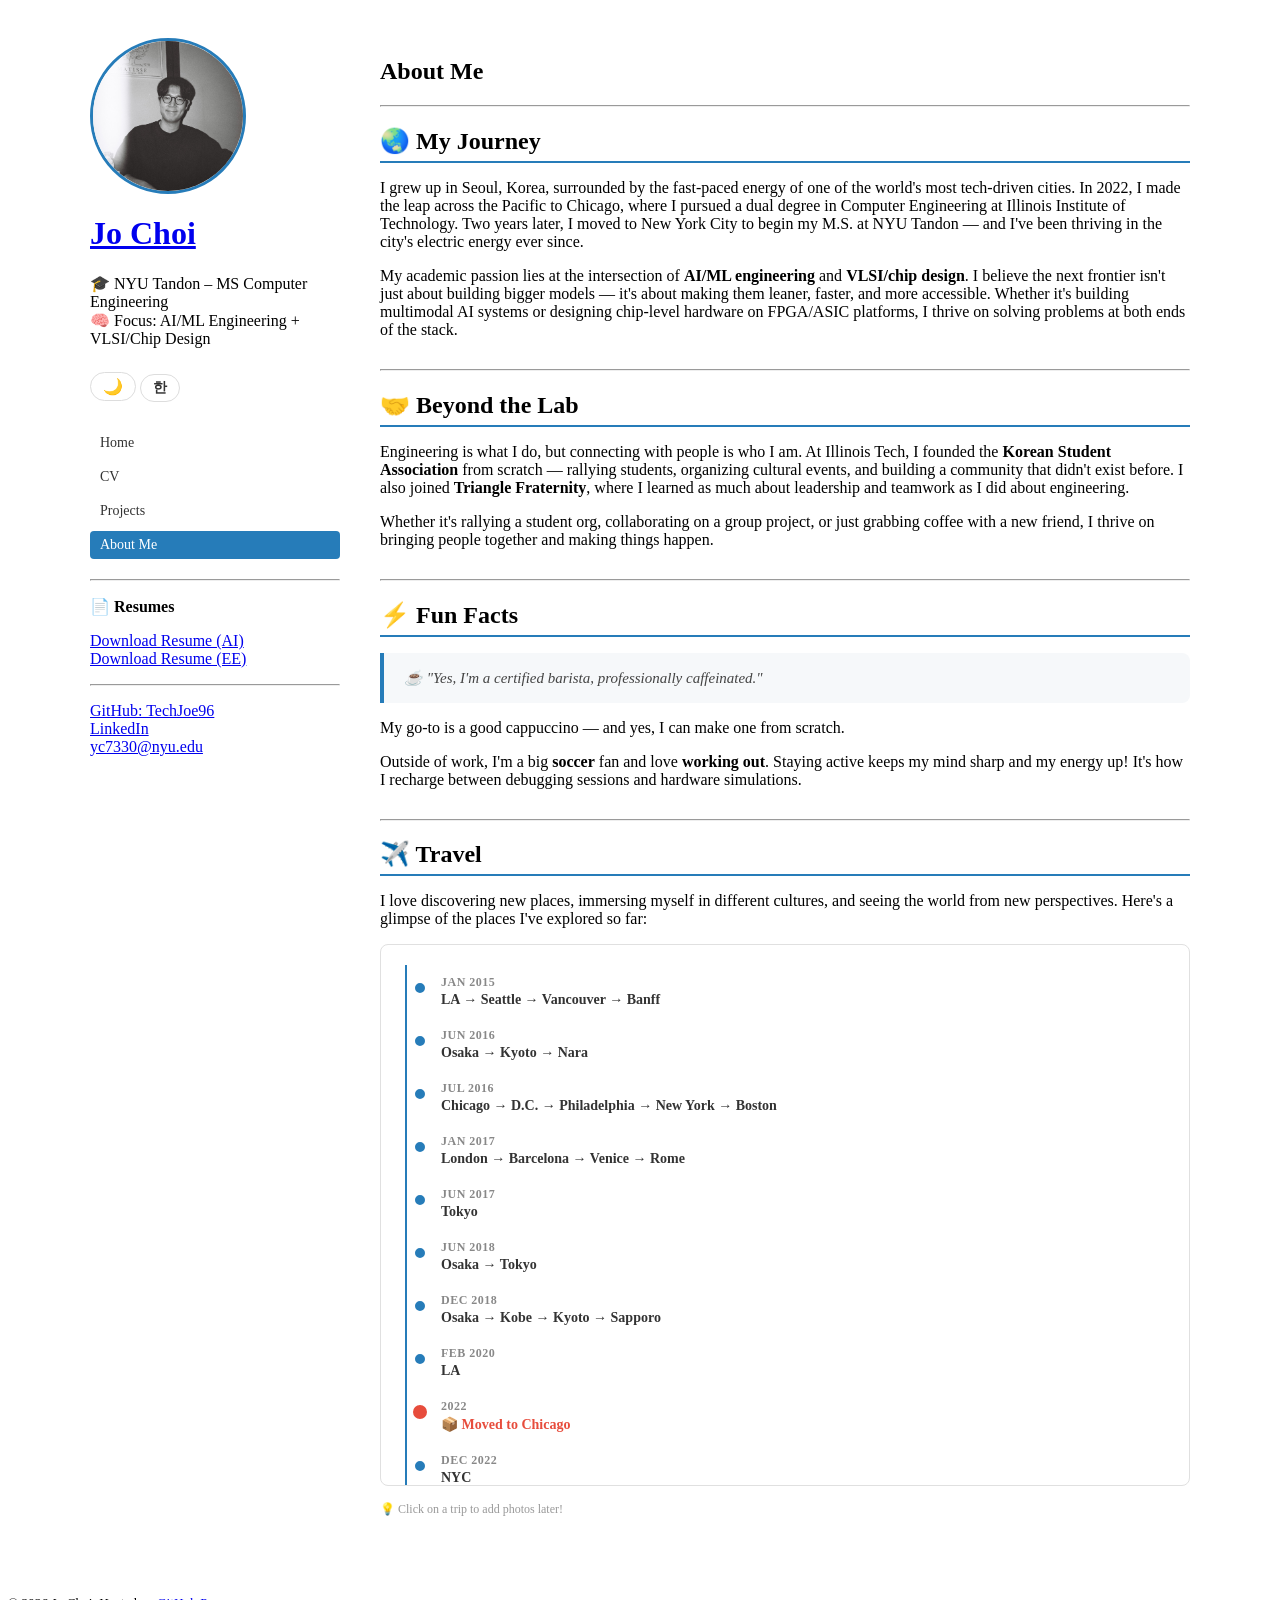
==== commit d719907c: "update" ====
--- a/about.html
+++ b/about.html
@@ -22,7 +22,7 @@
       <img src="assets/img/profile.JPEG" alt="Jo Choi" class="profile-img"
            onerror="this.onerror=null; this.src='assets/img/profile.svg';">
       <h1><a href="index.html">Jo Choi</a></h1>
-      <p data-i18n-html="sidebar.tagline">🎓 NYU Tandon – MS Computer Engineering<br>🧠 Focus: Efficient AI Systems + Digital Hardware Design</p>
+      <p data-i18n-html="sidebar.tagline">🎓 NYU Tandon – MS Computer Engineering<br>🧠 Focus: AI/ML Engineering + VLSI/Chip Design</p>
 
       <button id="dark-mode-toggle" class="dark-toggle" title="Toggle dark mode">
         <span id="toggle-icon">🌙</span>
@@ -63,7 +63,7 @@
         <h2 data-i18n="about.journey-title">🌏 My Journey</h2>
         <p data-i18n-html="about.journey-p1">I grew up in Seoul, Korea, surrounded by the fast-paced energy of one of the world's most tech-driven cities. In 2022, I made the leap across the Pacific to Chicago, where I pursued a dual degree in Computer Engineering at Illinois Institute of Technology. Two years later, I moved to New York City to begin my M.S. at NYU Tandon — and I've been thriving in the city's electric energy ever since.</p>
 
-        <p data-i18n-html="about.journey-p2">My academic passion lies at the intersection of <strong>efficient AI</strong> and <strong>digital hardware design</strong>. I believe the next frontier isn't just about building bigger models — it's about making them leaner, faster, and more accessible. From designing sparse Vision-Language Models to building neural network accelerators on FPGA/ASIC platforms, I'm driven by the challenge of co-optimizing across the full stack, from algorithms down to silicon.</p>
+        <p data-i18n-html="about.journey-p2">My academic passion lies at the intersection of <strong>AI/ML engineering</strong> and <strong>VLSI/chip design</strong>. I believe the next frontier isn't just about building bigger models — it's about making them leaner, faster, and more accessible. Whether it's building multimodal AI systems or designing chip-level hardware on FPGA/ASIC platforms, I thrive on solving problems at both ends of the stack.</p>
       </div>
 
       <hr>
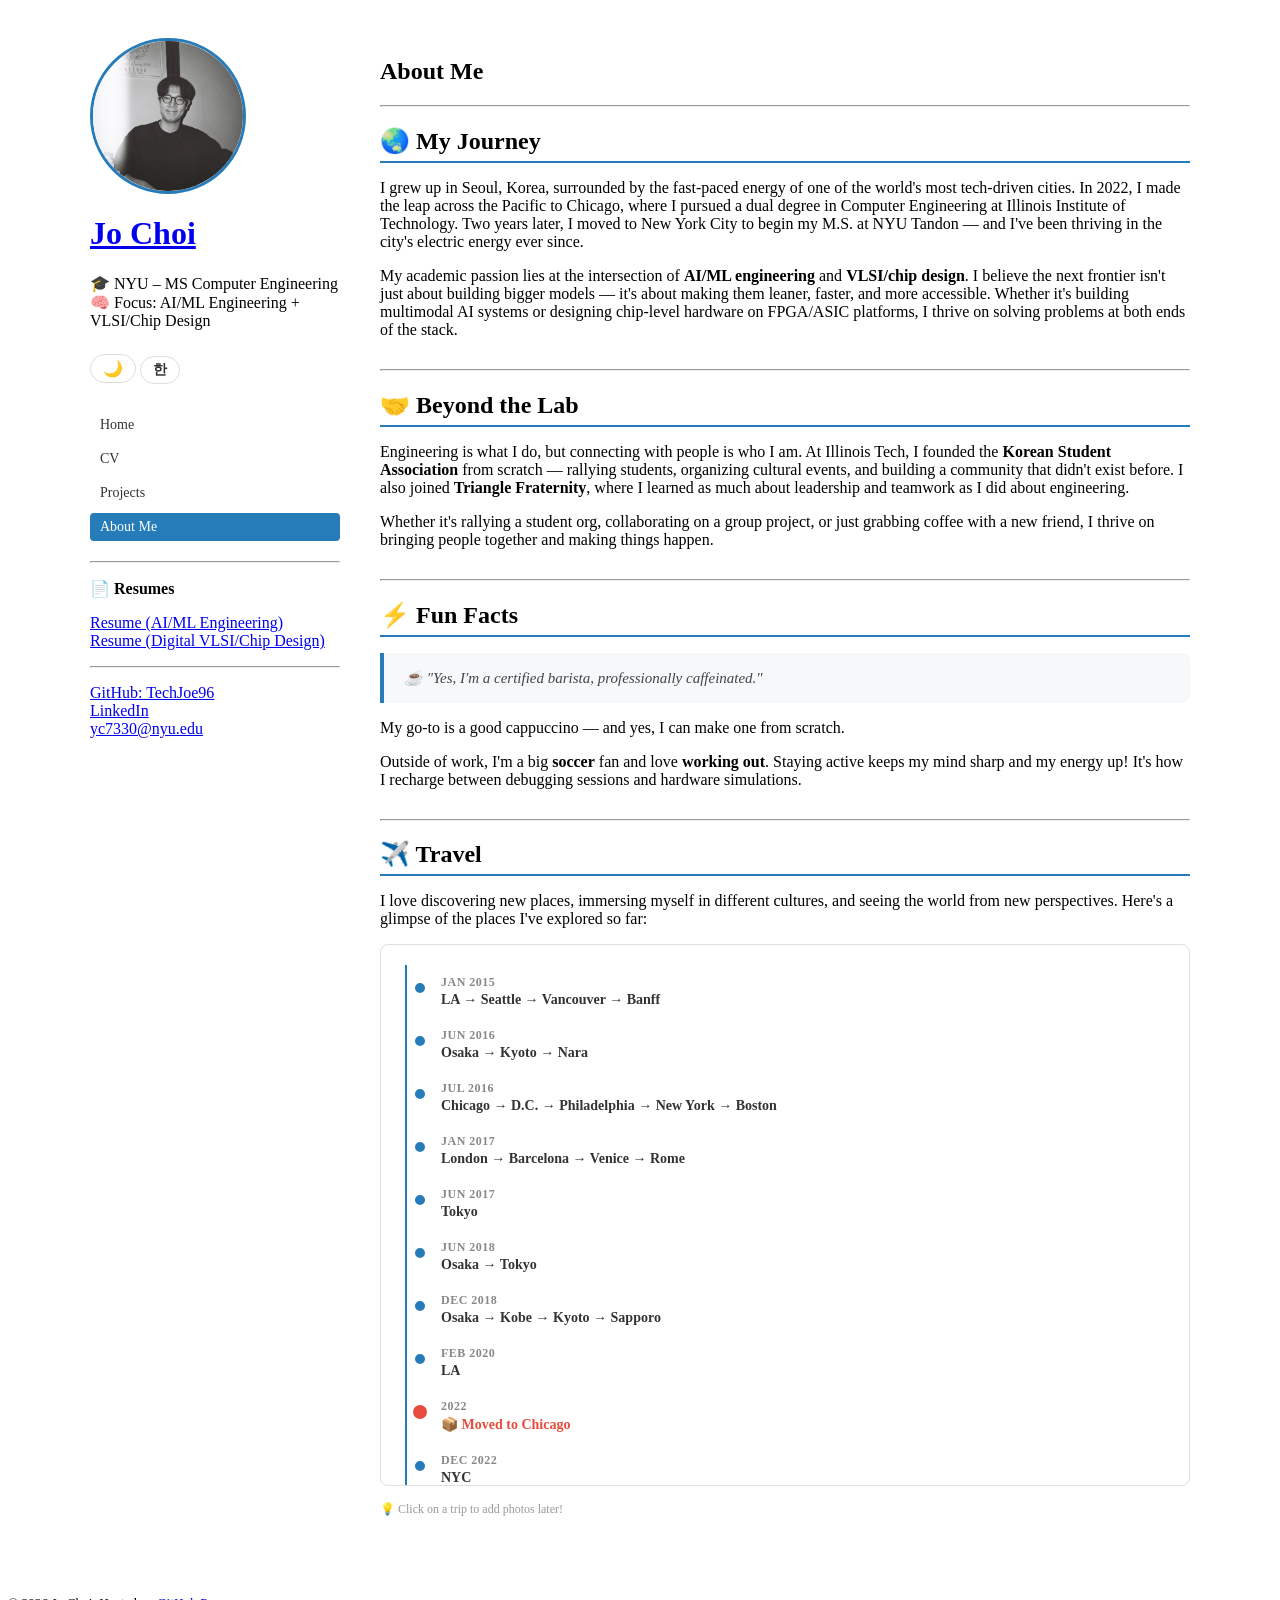
==== commit 57a30c68: "update" ====
--- a/about.html
+++ b/about.html
@@ -22,7 +22,7 @@
       <img src="assets/img/profile.JPEG" alt="Jo Choi" class="profile-img"
            onerror="this.onerror=null; this.src='assets/img/profile.svg';">
       <h1><a href="index.html">Jo Choi</a></h1>
-      <p data-i18n-html="sidebar.tagline">🎓 NYU Tandon – MS Computer Engineering<br>🧠 Focus: AI/ML Engineering + VLSI/Chip Design</p>
+      <p data-i18n-html="sidebar.tagline">🎓 NYU – MS Computer Engineering<br>🧠 Focus: AI/ML Engineering + VLSI/Chip Design</p>
 
       <button id="dark-mode-toggle" class="dark-toggle" title="Toggle dark mode">
         <span id="toggle-icon">🌙</span>
@@ -40,8 +40,8 @@
 
       <p class="view" style="font-weight: 600; margin-bottom: 4px;" data-i18n="sidebar.resumes">📄 Resumes</p>
       <p class="view">
-        <a href="assets/docs/Jo_Choi_Resume_AI.pdf" target="_blank" data-i18n="sidebar.resume-ai">Download Resume (AI)</a><br>
-        <a href="assets/docs/Jo_Choi_Resume_EE.pdf" target="_blank" data-i18n="sidebar.resume-ee">Download Resume (EE)</a>
+        <a href="assets/docs/Jo_Choi_Resume_AI.pdf" target="_blank" data-i18n="sidebar.resume-ai">Resume (AI/ML Engineering)</a><br>
+        <a href="assets/docs/Jo_Choi_Resume_EE.pdf" target="_blank" data-i18n="sidebar.resume-ee">Resume (Digital VLSI/Chip Design)</a>
       </p>
 
       <hr>
